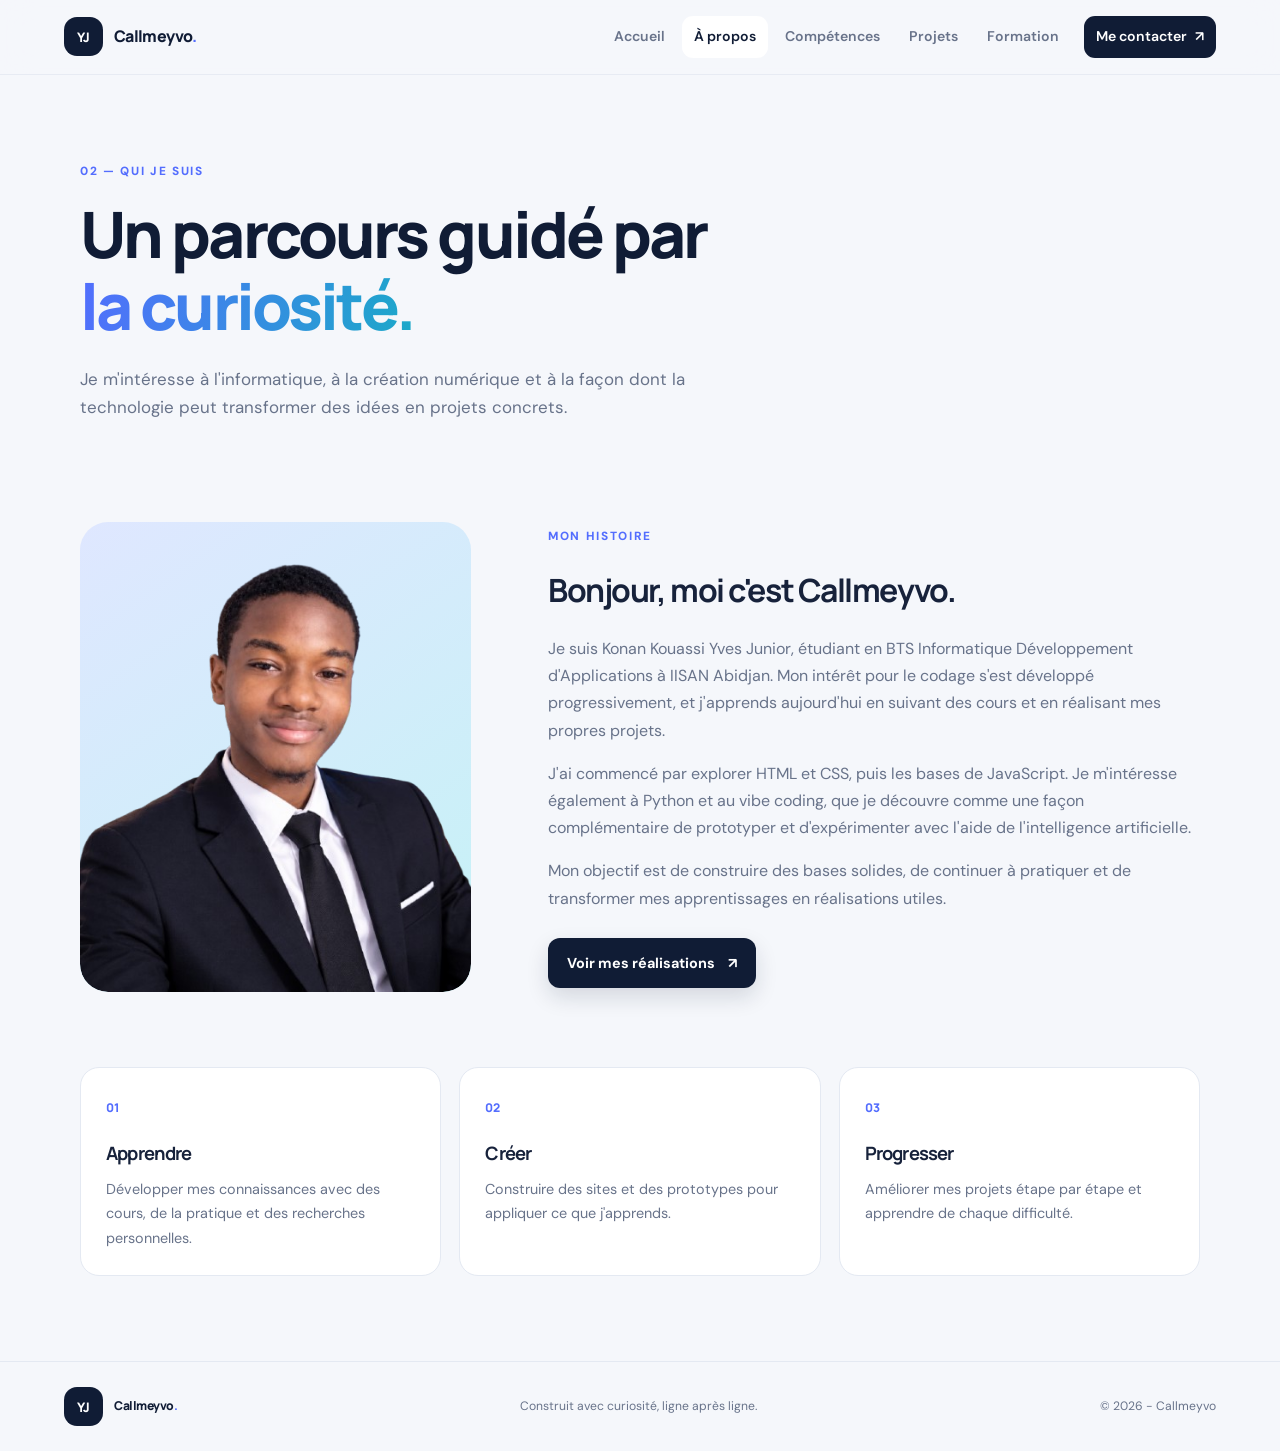
==== apropos.html @ 839eeafd "first commit" ====
<!DOCTYPE html>
<html lang="fr">

<head>
  <meta charset="UTF-8">
  <meta name="viewport" content="width=device-width, initial-scale=1.0">
  <meta name="description"
    content="Découvre le parcours et les objectifs de Konan Kouassi Yves Junior, étudiant en BTS IDA à IISAN Abidjan.">
  <title>À propos | Callmeyvo</title>
  <link rel="preconnect" href="https://fonts.googleapis.com">
  <link rel="preconnect" href="https://fonts.gstatic.com" crossorigin>
  <link
    href="https://fonts.googleapis.com/css2?family=DM+Sans:wght@400;500;600;700&family=Manrope:wght@400;500;600;700;800&display=swap"
    rel="stylesheet">
  <link rel="stylesheet" href="style.css">
</head>

<body>
  <header class="site-header"><a class="brand" href="index.html"><span class="brand-mark">YJ</span><span>Callmeyvo<span
          class="brand-dot">.</span></span></a><button class="nav-toggle" id="navToggle" aria-label="Ouvrir le menu"
      aria-expanded="false" aria-controls="navLinks"><span id="navToggleIcon">☰</span></button>
    <nav class="nav-links" id="navLinks" aria-label="Navigation principale"><a href="index.html">Accueil</a><a
        class="active" href="apropos.html">À propos</a><a href="competences.html">Compétences</a><a
        href="projets.html">Projets</a><a href="formation.html">Formation</a><a class="nav-contact"
        href="contact.html">Me contacter <span>↗</span></a></nav>
  </header>
  <main class="page-main">
    <section class="page-hero">
      <p class="eyebrow">02 — QUI JE SUIS</p>
      <h1>Un parcours guidé par<br><span class="gradient-text">la curiosité.</span></h1>
      <p>Je m'intéresse à l'informatique, à la création numérique et à la façon dont la technologie peut transformer des
        idées en projets concrets.</p>
    </section>
    <section class="about-layout">
      <div class="about-photo"><img src="assets/images/2.png" alt="Portrait de Konan Kouassi Yves Junior"
          onerror="this.style.display='none';this.nextElementSibling.style.display='grid'">
        <div class="profile-placeholder"><span>YJ</span><small>Ajoute ta photo
            dans<br>assets/images/photo-profil.png</small></div>
      </div>
      <div class="about-copy">
        <p class="eyebrow">MON HISTOIRE</p>
        <h2>Bonjour, moi c'est Callmeyvo.</h2>
        <p>Je suis Konan Kouassi Yves Junior, étudiant en BTS Informatique Développement d'Applications à IISAN Abidjan.
          Mon intérêt pour le codage s'est développé progressivement, et j'apprends aujourd'hui en suivant des cours et
          en réalisant mes propres projets.</p>
        <p>J'ai commencé par explorer HTML et CSS, puis les bases de JavaScript. Je m'intéresse également à Python et au
          vibe coding, que je découvre comme une façon complémentaire de prototyper et d'expérimenter avec l'aide de
          l'intelligence artificielle.</p>
        <p>Mon objectif est de construire des bases solides, de continuer à pratiquer et de transformer mes
          apprentissages en réalisations utiles.</p><a class="button button-primary" href="projets.html">Voir mes
          réalisations <span>↗</span></a>
      </div>
    </section>
    <section class="values-grid">
      <article><span class="value-number">01</span>
        <h3>Apprendre</h3>
        <p>Développer mes connaissances avec des cours, de la pratique et des recherches personnelles.</p>
      </article>
      <article><span class="value-number">02</span>
        <h3>Créer</h3>
        <p>Construire des sites et des prototypes pour appliquer ce que j'apprends.</p>
      </article>
      <article><span class="value-number">03</span>
        <h3>Progresser</h3>
        <p>Améliorer mes projets étape par étape et apprendre de chaque difficulté.</p>
      </article>
    </section>
  </main>
  <footer class="site-footer"><a class="brand" href="index.html"><span class="brand-mark">YJ</span><span>Callmeyvo<span
          class="brand-dot">.</span></span></a>
    <p>Construit avec curiosité, ligne après ligne.</p><span>© 2026 - Callmeyvo</span>
  </footer>
  <script src="script.js"></script>
</body>

</html>
---- style.css ----
:root {
  --bg: #f5f7fb;
  --surface: #ffffff;
  --ink: #17223b;
  --muted: #68738a;
  --navy: #101c35;
  --blue: #536dfe;
  --cyan: #74d7e8;
  --line: #e4e9f2;
  --soft-blue: #eef1ff;
  --radius: 22px;
  --shadow: 0 18px 55px rgba(23, 34, 59, .08);
  --body-font: "DM Sans", sans-serif;
  --heading-font: "Manrope", sans-serif;
}
* { box-sizing: border-box; }
html { scroll-behavior: smooth; }
body { margin: 0; background: var(--bg); color: var(--ink); font-family: var(--body-font); line-height: 1.7; }
img { display: block; max-width: 100%; }
a { color: inherit; text-decoration: none; }
button { font: inherit; }
.site-header { position: sticky; top: 0; z-index: 20; display: flex; align-items: center; justify-content: space-between; gap: 28px; padding: 16px max(5vw, calc((100vw - 1180px) / 2)); background: rgba(245,247,251,.9); border-bottom: 1px solid rgba(228,233,242,.8); backdrop-filter: blur(16px); }
.brand { display: inline-flex; align-items: center; gap: 11px; color: var(--navy); font-family: var(--heading-font); font-weight: 800; letter-spacing: -.04em; white-space: nowrap; }
.brand-mark { display: grid; place-items: center; width: 39px; height: 39px; border-radius: 13px; background: var(--navy); color: white; font-size: .82rem; letter-spacing: -.04em; }
.brand-dot { color: var(--blue); }
.nav-links { display: flex; align-items: center; gap: 5px; }
.nav-links a { padding: 9px 12px; border-radius: 11px; color: var(--muted); font-size: .88rem; font-weight: 600; transition: .2s ease; }
.nav-links a:hover, .nav-links a.active { color: var(--navy); background: var(--surface); }
.nav-links .nav-contact { background: var(--navy); color: white; margin-left: 8px; }
.nav-links .nav-contact:hover, .nav-links .nav-contact.active { background: var(--blue); color: white; }
.nav-contact span { margin-left: 5px; }
.nav-toggle { display: none; border: 1px solid var(--line); border-radius: 12px; background: var(--surface); color: var(--ink); padding: 8px 12px; cursor: pointer; font-size: 1.15rem; }
.section-wrap, .page-main { width: min(1120px, 90%); margin-inline: auto; }
.hero { display: grid; grid-template-columns: 1.12fr .88fr; align-items: center; gap: 65px; min-height: 625px; padding-top: 55px; padding-bottom: 60px; }
.eyebrow { display: flex; align-items: center; gap: 9px; margin: 0 0 17px; color: var(--blue); font-size: .74rem; font-weight: 800; letter-spacing: .14em; text-transform: uppercase; }
.status-dot { width: 8px; height: 8px; border-radius: 50%; background: #31bf87; box-shadow: 0 0 0 5px rgba(49,191,135,.12); }
h1, h2, h3, p { margin-top: 0; }
h1, h2, h3 { font-family: var(--heading-font); letter-spacing: -.045em; }
h1 { margin-bottom: 22px; color: var(--navy); font-size: clamp(2.7rem, 5.4vw, 4.65rem); line-height: 1.13; font-weight: 800; }
.gradient-text { background: linear-gradient(105deg, var(--blue), #1ba9c8); -webkit-background-clip: text; background-clip: text; color: transparent; }
.hero-description, .page-hero > p:last-child { max-width: 620px; color: var(--muted); font-size: 1.06rem; }
.hero-description strong { color: var(--ink); }
.hero-actions { display: flex; flex-wrap: wrap; gap: 12px; margin-top: 28px; }
.button { display: inline-flex; justify-content: center; align-items: center; gap: 13px; padding: 12px 18px; border: 1px solid transparent; border-radius: 12px; font-size: .9rem; font-weight: 700; transition: transform .2s ease, box-shadow .2s ease, background .2s ease; }
.button:hover { transform: translateY(-2px); }
.button-primary { background: var(--navy); color: white; box-shadow: 0 9px 22px rgba(16,28,53,.14); }
.button-primary:hover { background: var(--blue); }
.button-secondary { background: var(--surface); color: var(--navy); border-color: var(--line); }
.button-secondary:hover { border-color: var(--blue); }
.button-light { background: white; color: var(--navy); }
.hero-meta { display: flex; flex-wrap: wrap; gap: 22px; margin-top: 32px; color: var(--muted); font-size: .82rem; }
.meta-icon { margin-right: 6px; color: var(--blue); font-weight: 800; }
.hero-visual { position: relative; display: grid; place-items: center; min-height: 440px; }
.visual-glow { position: absolute; width: 82%; aspect-ratio: 1; border-radius: 50%; background: radial-gradient(circle, rgba(116,215,232,.55), rgba(83,109,254,.1) 58%, transparent 70%); filter: blur(2px); }
.profile-frame { position: relative; display: grid; place-items: center; width: min(340px, 76%); aspect-ratio: .83; padding: 12px; border: 1px solid rgba(255,255,255,.85); border-radius: 42% 42% 25px 25px; background: linear-gradient(145deg, #dfe7ff, #c5f2f6); box-shadow: 0 30px 70px rgba(38,68,133,.2); overflow: hidden; }
.profile-frame img, .about-photo img { width: 100%; height: 100%; object-fit: cover; border-radius: inherit; }
.profile-placeholder { display: none; position: absolute; inset: 12px; place-items: center; align-content: center; gap: 8px; border-radius: inherit; background: linear-gradient(145deg, #dfe7ff, #c5f2f6); color: var(--navy); text-align: center; }
.profile-placeholder span { font: 800 4rem var(--heading-font); letter-spacing: -.1em; }
.profile-placeholder small { font-size: .75rem; color: #566783; }
.floating-card { position: absolute; display: flex; align-items: center; gap: 11px; padding: 13px 16px; border: 1px solid rgba(255,255,255,.9); border-radius: 16px; background: rgba(255,255,255,.92); box-shadow: var(--shadow); backdrop-filter: blur(12px); }
.floating-card strong, .floating-card small { display: block; }
.floating-card strong { font-size: .78rem; }
.floating-card small { color: var(--muted); font-size: .68rem; }
.floating-icon { display: grid; place-items: center; width: 35px; height: 35px; border-radius: 11px; background: var(--soft-blue); color: var(--blue); font-weight: 800; }
.card-top { top: 70px; left: -3px; }
.card-bottom { right: -12px; bottom: 55px; }
.visual-caption { position: absolute; bottom: 0; left: 10%; right: 10%; display: flex; justify-content: space-between; color: #8c97aa; font-size: .64rem; font-weight: 800; letter-spacing: .12em; }
.intro-strip { display: flex; justify-content: space-between; align-items: center; gap: 20px; padding: 23px 0; border-top: 1px solid var(--line); border-bottom: 1px solid var(--line); }
.intro-strip > div { display: flex; align-items: center; gap: 18px; }
.intro-strip p { margin: 0; font-family: var(--heading-font); font-size: 1.05rem; font-weight: 700; }
.strip-number { color: var(--blue); font: 800 .75rem var(--heading-font); }
.text-link { display: inline-flex; align-items: center; gap: 9px; color: var(--blue); font-size: .88rem; font-weight: 800; }
.text-link span { transition: transform .2s ease; }
.text-link:hover span { transform: translateX(4px); }
.home-projects { padding-top: 85px; padding-bottom: 90px; }
.section-heading { display: flex; align-items: end; justify-content: space-between; gap: 20px; margin-bottom: 28px; }
.section-heading .eyebrow { margin-bottom: 10px; }
.section-heading h2, .learning-banner h2 { margin-bottom: 0; font-size: clamp(1.7rem, 3vw, 2.5rem); line-height: 1.25; }
.project-grid { display: grid; grid-template-columns: repeat(2, minmax(0, 1fr)); gap: 23px; }
.project-card { overflow: hidden; border: 1px solid var(--line); border-radius: var(--radius); background: var(--surface); box-shadow: 0 8px 30px rgba(23,34,59,.035); transition: transform .25s ease, box-shadow .25s ease; }
.project-card:hover { transform: translateY(-4px); box-shadow: var(--shadow); }
.project-image { position: relative; display: grid; place-items: center; min-height: 235px; overflow: hidden; background: linear-gradient(135deg, #e3eaff, #d7f5f4); }
.project-image-alt { background: linear-gradient(135deg, #e7e2ff, #d8edff); }
.project-image img { position: absolute; inset: 0; width: 100%; height: 100%; object-fit: cover; }
.image-placeholder { position: absolute; inset: 0; display: none; place-items: center; align-content: center; gap: 5px; color: #415275; text-align: center; }
.image-placeholder > span { font: 800 .72rem var(--heading-font); letter-spacing: .12em; }
.image-placeholder small { font-size: .72rem; }
.image-arrow { position: absolute; right: 16px; top: 16px; display: grid; place-items: center; width: 37px; height: 37px; border-radius: 50%; background: white; color: var(--navy); font-weight: 800; }
.project-index { position: absolute; left: 16px; top: 16px; padding: 6px 9px; border: 1px solid rgba(255,255,255,.6); border-radius: 8px; background: rgba(255,255,255,.78); color: var(--navy); font-size: .65rem; font-weight: 800; letter-spacing: .08em; }
.project-content { padding: 24px; }
.project-type { margin-bottom: 9px; color: var(--blue); font-size: .68rem; font-weight: 800; letter-spacing: .12em; }
.project-content h2, .project-content h3 { margin-bottom: 10px; color: var(--navy); font-size: 1.35rem; }
.project-content p:not(.project-type) { color: var(--muted); font-size: .91rem; }
.project-content > .text-link { margin-top: 5px; }
.learning-banner { display: flex; justify-content: space-between; align-items: center; gap: 40px; margin-bottom: 85px; padding: clamp(27px, 5vw, 55px); border-radius: 28px; background: var(--navy); color: white; }
.learning-banner > div { max-width: 650px; }
.learning-banner .eyebrow { color: var(--cyan); }
.learning-banner h2 { margin-bottom: 15px; color: white; }
.learning-banner p:not(.eyebrow) { margin-bottom: 0; color: #c3ccde; }
.site-footer { display: flex; align-items: center; justify-content: space-between; gap: 20px; padding: 25px max(5vw, calc((100vw - 1180px) / 2)); border-top: 1px solid var(--line); color: var(--muted); font-size: .76rem; }
.site-footer p { margin: 0; }
.site-footer > span { text-align: right; }
.page-main { padding-bottom: 85px; }
.page-hero { padding: 86px 0 48px; }
.page-hero h1 { font-size: clamp(2.5rem, 5vw, 4.3rem); }
.page-hero > p:last-child { max-width: 690px; }
.about-layout { display: grid; grid-template-columns: .75fr 1.25fr; gap: clamp(30px, 6vw, 80px); align-items: center; padding: 35px 0 75px; }
.about-photo { position: relative; min-height: 380px; overflow: hidden; border-radius: 28px; background: linear-gradient(145deg, #dfe7ff, #c5f2f6); }
.about-photo .profile-placeholder { inset: 0; border-radius: 0; }
.about-copy h2 { margin-bottom: 18px; font-size: 2rem; }
.about-copy p:not(.eyebrow) { color: var(--muted); }
.about-copy .button { margin-top: 10px; }
.values-grid { display: grid; grid-template-columns: repeat(3, 1fr); gap: 18px; }
.values-grid article, .skill-card { padding: 25px; border: 1px solid var(--line); border-radius: 19px; background: var(--surface); }
.value-number { display: inline-block; margin-bottom: 22px; color: var(--blue); font: 800 .75rem var(--heading-font); }
.values-grid h3 { margin-bottom: 8px; font-size: 1.15rem; }
.values-grid p, .skill-card p { margin-bottom: 0; color: var(--muted); font-size: .9rem; }
.skills-grid { display: grid; grid-template-columns: repeat(2, minmax(0, 1fr)); gap: 18px; }
.skill-symbol { display: grid; place-items: center; width: 49px; height: 49px; margin-bottom: 22px; border-radius: 15px; background: var(--soft-blue); color: var(--blue); font: 800 1rem var(--heading-font); }
.skill-card h2 { margin-bottom: 10px; font-size: 1.25rem; }
.tag-list { display: flex; flex-wrap: wrap; gap: 8px; margin-top: 18px; }
.tag-list span { padding: 6px 10px; border: 1px solid var(--line); border-radius: 8px; background: #f8f9fd; color: #58647c; font-size: .72rem; font-weight: 700; }
.soft-skills { display: grid; grid-template-columns: .7fr 1.3fr; gap: 25px; align-items: center; margin-top: 55px; padding: 30px; border-radius: 22px; background: #e9edff; }
.soft-skills h2 { margin: 0; font-size: 1.6rem; }
.soft-skills .eyebrow { margin-bottom: 7px; }
.soft-skill-list { display: flex; flex-wrap: wrap; gap: 9px; }
.soft-skill-list span { padding: 9px 12px; border: 1px solid rgba(83,109,254,.15); border-radius: 10px; background: rgba(255,255,255,.7); font-size: .8rem; font-weight: 700; }
.note-text { margin-top: 22px; color: var(--muted); font-size: .82rem; }
.project-grid-large { grid-template-columns: 1fr; gap: 25px; }
.project-grid-large .project-card { display: grid; grid-template-columns: .95fr 1.05fr; }
.project-grid-large .project-image { min-height: 320px; }
.project-grid-large .project-content { display: flex; flex-direction: column; justify-content: center; padding: clamp(24px, 4vw, 42px); }
.project-grid-large .project-content h2 { font-size: 1.7rem; }
.project-links { display: flex; flex-wrap: wrap; gap: 10px; margin-top: 17px; }
.project-links .button { padding: 10px 13px; font-size: .8rem; }
.project-card-upcoming { border-style: dashed; }
.upcoming-image { background: #f0f2f8; }
.upcoming-mark { display: grid; place-items: center; width: 75px; height: 75px; border: 1px dashed #a7b2c7; border-radius: 22px; color: #8390a8; font-size: 2.3rem; }
.timeline { max-width: 850px; margin: 5px auto 70px; }
.timeline-item { position: relative; display: grid; grid-template-columns: 190px 1fr; gap: 28px; padding: 0 0 38px 28px; border-left: 1px solid #d5dced; }
.timeline-item:last-child { border-left-color: transparent; padding-bottom: 0; }
.timeline-dot { position: absolute; top: 3px; left: -6px; width: 11px; height: 11px; border: 2px solid var(--bg); border-radius: 50%; background: var(--blue); box-shadow: 0 0 0 2px #cbd3ff; }
.timeline-date { color: var(--blue); font-size: .72rem; font-weight: 800; letter-spacing: .08em; }
.timeline-body h2 { margin-bottom: 8px; font-size: 1.25rem; }
.timeline-body p { color: var(--muted); font-size: .91rem; }
.timeline-body .muted { margin-bottom: 10px; color: #8a94a7; font-size: .8rem; }
.certification-panel { padding: 30px; border: 1px solid var(--line); border-radius: 22px; background: var(--surface); }
.certification-panel h2 { margin-bottom: 8px; }
.certification-panel > p:not(.eyebrow) { color: var(--muted); }
.empty-certificate { display: flex; align-items: center; gap: 15px; margin-top: 22px; padding: 18px; border: 1px dashed #c9d1e0; border-radius: 14px; }
.empty-certificate > span { display: grid; place-items: center; width: 42px; height: 42px; border-radius: 12px; background: var(--soft-blue); color: var(--blue); font-size: 1.4rem; }
.empty-certificate strong { font-size: .9rem; }
.empty-certificate p { margin: 3px 0 0; color: var(--muted); font-size: .8rem; }
.contact-grid { display: grid; grid-template-columns: repeat(2, minmax(0, 1fr)); gap: 16px; }
.contact-card { position: relative; display: flex; flex-direction: column; align-items: flex-start; min-height: 185px; padding: 24px; border: 1px solid var(--line); border-radius: 20px; background: var(--surface); transition: transform .2s ease, box-shadow .2s ease; }
.contact-card:hover { transform: translateY(-3px); box-shadow: var(--shadow); }
.contact-icon { display: grid; place-items: center; width: 43px; height: 43px; margin-bottom: 19px; border-radius: 13px; background: var(--soft-blue); color: var(--blue); font: 800 1.15rem var(--heading-font); }
.contact-label { margin-bottom: 5px; color: var(--muted); font-size: .67rem; font-weight: 800; letter-spacing: .12em; }
.contact-card strong { padding-right: 20px; font-size: .93rem; overflow-wrap: anywhere; }
.contact-arrow { position: absolute; right: 22px; top: 22px; color: var(--blue); font-weight: 800; }
.contact-note { display: flex; align-items: center; gap: 15px; margin-top: 24px; padding: 20px; border-radius: 16px; background: #e9edff; }
.contact-note > span { color: var(--blue); font-size: 1.5rem; }
.contact-note p { margin: 0; color: #45516b; font-size: .9rem; }
@media (max-width: 1000px) {
  .site-header { padding-inline: 5%; }
  .nav-links { gap: 0; }
  .nav-links a { padding: 8px; font-size: .8rem; }
  .hero { gap: 35px; }
  .card-top { left: -12px; }
  .card-bottom { right: -5px; }
}
@media (max-width: 760px) {
  .site-header { padding: 13px 5%; }
  .nav-toggle { display: block; }
  .nav-links { position: absolute; top: calc(100% + 1px); left: 0; right: 0; display: flex; flex-direction: column; align-items: stretch; gap: 4px; max-height: 0; padding: 0 5%; overflow: hidden; opacity: 0; background: rgba(245,247,251,.98); border-bottom: 1px solid transparent; transition: max-height .3s ease, opacity .2s ease, padding .3s ease; }
  .nav-links.is-open { max-height: 440px; padding-top: 12px; padding-bottom: 15px; border-bottom-color: var(--line); opacity: 1; }
  .nav-links a { padding: 12px 14px; font-size: .9rem; }
  .nav-links .nav-contact { margin-left: 0; text-align: center; }
  .hero { grid-template-columns: 1fr; gap: 22px; padding-top: 55px; }
  .hero-copy { order: 1; }
  .hero-visual { order: 0; min-height: 330px; }
  .profile-frame { width: 235px; }
  .card-top { top: 30px; left: 0; }
  .card-bottom { right: 0; bottom: 25px; }
  .visual-caption { bottom: -2px; }
  .intro-strip { align-items: flex-start; flex-direction: column; }
  .home-projects { padding-top: 60px; padding-bottom: 60px; }
  .section-heading { align-items: flex-start; flex-direction: column; }
  .learning-banner { align-items: flex-start; flex-direction: column; margin-bottom: 55px; }
  .site-footer { align-items: flex-start; flex-direction: column; padding: 25px 5%; }
  .site-footer > span { text-align: left; }
  .page-hero { padding-top: 60px; }
  .about-layout { grid-template-columns: 1fr; }
  .about-photo { min-height: 330px; max-width: 400px; width: 100%; }
  .project-grid-large .project-card { grid-template-columns: 1fr; }
  .project-grid-large .project-image { min-height: 240px; }
  .timeline-item { grid-template-columns: 1fr; gap: 8px; }
  .soft-skills { grid-template-columns: 1fr; }
}
@media (max-width: 520px) {
  .section-wrap, .page-main { width: 90%; }
  h1 { font-size: 2.55rem; }
  .hero { min-height: auto; padding-bottom: 45px; }
  .hero-meta { gap: 10px; flex-direction: column; }
  .hero-actions { align-items: stretch; flex-direction: column; }
  .hero-actions .button { width: 100%; }
  .hero-visual { min-height: 300px; }
  .profile-frame { width: 215px; }
  .floating-card { padding: 10px; }
  .floating-card strong { font-size: .7rem; }
  .floating-card small { font-size: .61rem; }
  .card-top { left: -3px; }
  .card-bottom { right: -3px; }
  .project-grid, .skills-grid, .values-grid, .contact-grid { grid-template-columns: 1fr; }
  .project-image { min-height: 210px; }
  .project-links { flex-direction: column; }
  .project-links .button { width: 100%; }
  .page-hero h1 { font-size: 2.55rem; }
  .about-photo { min-height: 280px; }
  .certification-panel { padding: 22px; }
}
@media (prefers-reduced-motion: reduce) {
  html { scroll-behavior: auto; }
  *, *::before, *::after { transition-duration: .01ms !important; animation-duration: .01ms !important; }
}
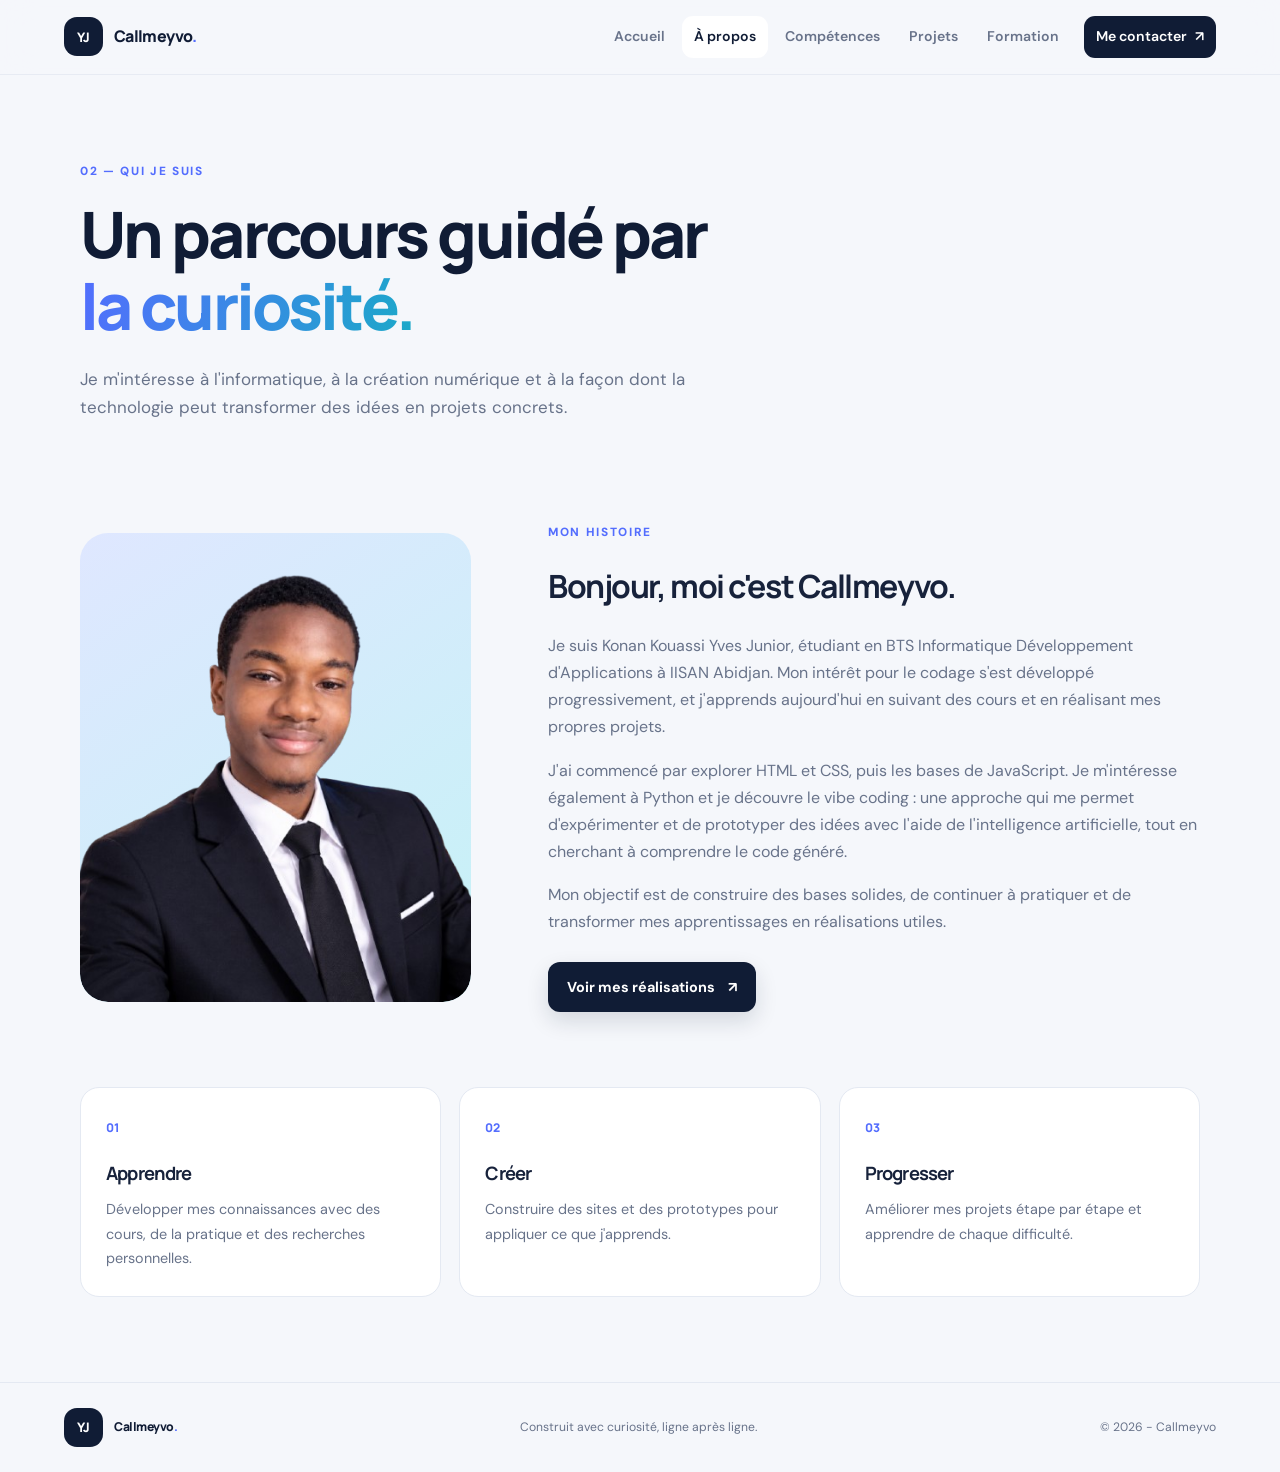
==== commit 5d5e2ad5: "Mise à jour du portfolio et ajout du loader" ====
--- a/apropos.html
+++ b/apropos.html
@@ -1,3 +1,4 @@
+
 <!DOCTYPE html>
 <html lang="fr">
 
@@ -7,6 +8,7 @@
   <meta name="description"
     content="Découvre le parcours et les objectifs de Konan Kouassi Yves Junior, étudiant en BTS IDA à IISAN Abidjan.">
   <title>À propos | Callmeyvo</title>
+
   <link rel="preconnect" href="https://fonts.googleapis.com">
   <link rel="preconnect" href="https://fonts.gstatic.com" crossorigin>
   <link
@@ -16,61 +18,111 @@
 </head>
 
 <body>
-  <header class="site-header"><a class="brand" href="index.html"><span class="brand-mark">YJ</span><span>Callmeyvo<span
-          class="brand-dot">.</span></span></a><button class="nav-toggle" id="navToggle" aria-label="Ouvrir le menu"
-      aria-expanded="false" aria-controls="navLinks"><span id="navToggleIcon">☰</span></button>
-    <nav class="nav-links" id="navLinks" aria-label="Navigation principale"><a href="index.html">Accueil</a><a
-        class="active" href="apropos.html">À propos</a><a href="competences.html">Compétences</a><a
-        href="projets.html">Projets</a><a href="formation.html">Formation</a><a class="nav-contact"
-        href="contact.html">Me contacter <span>↗</span></a></nav>
+  <header class="site-header">
+    <a class="brand" href="index.html">
+      <span class="brand-mark">YJ</span>
+      <span>Callmeyvo<span class="brand-dot">.</span></span>
+    </a>
+
+    <button class="nav-toggle" id="navToggle" aria-label="Ouvrir le menu"
+      aria-expanded="false" aria-controls="navLinks">
+      <span id="navToggleIcon">☰</span>
+    </button>
+
+    <nav class="nav-links" id="navLinks" aria-label="Navigation principale">
+      <a href="index.html">Accueil</a>
+      <a class="active" href="apropos.html">À propos</a>
+      <a href="competences.html">Compétences</a>
+      <a href="projets.html">Projets</a>
+      <a href="formation.html">Formation</a>
+      <a class="nav-contact" href="contact.html">Me contacter <span>↗</span></a>
+    </nav>
   </header>
+
   <main class="page-main">
     <section class="page-hero">
       <p class="eyebrow">02 — QUI JE SUIS</p>
       <h1>Un parcours guidé par<br><span class="gradient-text">la curiosité.</span></h1>
-      <p>Je m'intéresse à l'informatique, à la création numérique et à la façon dont la technologie peut transformer des
-        idées en projets concrets.</p>
+      <p>
+        Je m'intéresse à l'informatique, à la création numérique et à la façon dont
+        la technologie peut transformer des idées en projets concrets.
+      </p>
     </section>
+
     <section class="about-layout">
-      <div class="about-photo"><img src="assets/images/2.png" alt="Portrait de Konan Kouassi Yves Junior"
+      <div class="about-photo">
+        <img src="assets/images/2.png"
+          alt="Portrait de Konan Kouassi Yves Junior"
           onerror="this.style.display='none';this.nextElementSibling.style.display='grid'">
-        <div class="profile-placeholder"><span>YJ</span><small>Ajoute ta photo
-            dans<br>assets/images/photo-profil.png</small></div>
+
+        <div class="profile-placeholder">
+          <span>YJ</span>
+          <small>Portrait temporairement indisponible</small>
+        </div>
       </div>
+
       <div class="about-copy">
         <p class="eyebrow">MON HISTOIRE</p>
         <h2>Bonjour, moi c'est Callmeyvo.</h2>
-        <p>Je suis Konan Kouassi Yves Junior, étudiant en BTS Informatique Développement d'Applications à IISAN Abidjan.
-          Mon intérêt pour le codage s'est développé progressivement, et j'apprends aujourd'hui en suivant des cours et
-          en réalisant mes propres projets.</p>
-        <p>J'ai commencé par explorer HTML et CSS, puis les bases de JavaScript. Je m'intéresse également à Python et au
-          vibe coding, que je découvre comme une façon complémentaire de prototyper et d'expérimenter avec l'aide de
-          l'intelligence artificielle.</p>
-        <p>Mon objectif est de construire des bases solides, de continuer à pratiquer et de transformer mes
-          apprentissages en réalisations utiles.</p><a class="button button-primary" href="projets.html">Voir mes
-          réalisations <span>↗</span></a>
+
+        <p>
+          Je suis Konan Kouassi Yves Junior, étudiant en BTS Informatique
+          Développement d'Applications à IISAN Abidjan. Mon intérêt pour le
+          codage s'est développé progressivement, et j'apprends aujourd'hui
+          en suivant des cours et en réalisant mes propres projets.
+        </p>
+
+        <p>
+          J'ai commencé par explorer HTML et CSS, puis les bases de JavaScript.
+          Je m'intéresse également à Python et je découvre le vibe coding :
+          une approche qui me permet d'expérimenter et de prototyper des idées
+          avec l'aide de l'intelligence artificielle, tout en cherchant à
+          comprendre le code généré.
+        </p>
+
+        <p>
+          Mon objectif est de construire des bases solides, de continuer à
+          pratiquer et de transformer mes apprentissages en réalisations utiles.
+        </p>
+
+        <a class="button button-primary" href="projets.html">
+          Voir mes réalisations <span>↗</span>
+        </a>
       </div>
     </section>
+
     <section class="values-grid">
-      <article><span class="value-number">01</span>
+      <article>
+        <span class="value-number">01</span>
         <h3>Apprendre</h3>
         <p>Développer mes connaissances avec des cours, de la pratique et des recherches personnelles.</p>
       </article>
-      <article><span class="value-number">02</span>
+
+      <article>
+        <span class="value-number">02</span>
         <h3>Créer</h3>
         <p>Construire des sites et des prototypes pour appliquer ce que j'apprends.</p>
       </article>
-      <article><span class="value-number">03</span>
+
+      <article>
+        <span class="value-number">03</span>
         <h3>Progresser</h3>
         <p>Améliorer mes projets étape par étape et apprendre de chaque difficulté.</p>
       </article>
     </section>
   </main>
-  <footer class="site-footer"><a class="brand" href="index.html"><span class="brand-mark">YJ</span><span>Callmeyvo<span
-          class="brand-dot">.</span></span></a>
-    <p>Construit avec curiosité, ligne après ligne.</p><span>© 2026 - Callmeyvo</span>
+
+  <footer class="site-footer">
+    <a class="brand" href="index.html">
+      <span class="brand-mark">YJ</span>
+      <span>Callmeyvo<span class="brand-dot">.</span></span>
+    </a>
+
+    <p>Construit avec curiosité, ligne après ligne.</p>
+    <span>© 2026 - Callmeyvo</span>
   </footer>
+
   <script src="script.js"></script>
 </body>
 
-</html>+</html>
--- a/style.css
+++ b/style.css
@@ -13,213 +13,1684 @@
   --body-font: "DM Sans", sans-serif;
   --heading-font: "Manrope", sans-serif;
 }
-* { box-sizing: border-box; }
-html { scroll-behavior: smooth; }
-body { margin: 0; background: var(--bg); color: var(--ink); font-family: var(--body-font); line-height: 1.7; }
-img { display: block; max-width: 100%; }
-a { color: inherit; text-decoration: none; }
-button { font: inherit; }
-.site-header { position: sticky; top: 0; z-index: 20; display: flex; align-items: center; justify-content: space-between; gap: 28px; padding: 16px max(5vw, calc((100vw - 1180px) / 2)); background: rgba(245,247,251,.9); border-bottom: 1px solid rgba(228,233,242,.8); backdrop-filter: blur(16px); }
-.brand { display: inline-flex; align-items: center; gap: 11px; color: var(--navy); font-family: var(--heading-font); font-weight: 800; letter-spacing: -.04em; white-space: nowrap; }
-.brand-mark { display: grid; place-items: center; width: 39px; height: 39px; border-radius: 13px; background: var(--navy); color: white; font-size: .82rem; letter-spacing: -.04em; }
-.brand-dot { color: var(--blue); }
-.nav-links { display: flex; align-items: center; gap: 5px; }
-.nav-links a { padding: 9px 12px; border-radius: 11px; color: var(--muted); font-size: .88rem; font-weight: 600; transition: .2s ease; }
-.nav-links a:hover, .nav-links a.active { color: var(--navy); background: var(--surface); }
-.nav-links .nav-contact { background: var(--navy); color: white; margin-left: 8px; }
-.nav-links .nav-contact:hover, .nav-links .nav-contact.active { background: var(--blue); color: white; }
-.nav-contact span { margin-left: 5px; }
-.nav-toggle { display: none; border: 1px solid var(--line); border-radius: 12px; background: var(--surface); color: var(--ink); padding: 8px 12px; cursor: pointer; font-size: 1.15rem; }
-.section-wrap, .page-main { width: min(1120px, 90%); margin-inline: auto; }
-.hero { display: grid; grid-template-columns: 1.12fr .88fr; align-items: center; gap: 65px; min-height: 625px; padding-top: 55px; padding-bottom: 60px; }
-.eyebrow { display: flex; align-items: center; gap: 9px; margin: 0 0 17px; color: var(--blue); font-size: .74rem; font-weight: 800; letter-spacing: .14em; text-transform: uppercase; }
-.status-dot { width: 8px; height: 8px; border-radius: 50%; background: #31bf87; box-shadow: 0 0 0 5px rgba(49,191,135,.12); }
-h1, h2, h3, p { margin-top: 0; }
-h1, h2, h3 { font-family: var(--heading-font); letter-spacing: -.045em; }
-h1 { margin-bottom: 22px; color: var(--navy); font-size: clamp(2.7rem, 5.4vw, 4.65rem); line-height: 1.13; font-weight: 800; }
-.gradient-text { background: linear-gradient(105deg, var(--blue), #1ba9c8); -webkit-background-clip: text; background-clip: text; color: transparent; }
-.hero-description, .page-hero > p:last-child { max-width: 620px; color: var(--muted); font-size: 1.06rem; }
-.hero-description strong { color: var(--ink); }
-.hero-actions { display: flex; flex-wrap: wrap; gap: 12px; margin-top: 28px; }
-.button { display: inline-flex; justify-content: center; align-items: center; gap: 13px; padding: 12px 18px; border: 1px solid transparent; border-radius: 12px; font-size: .9rem; font-weight: 700; transition: transform .2s ease, box-shadow .2s ease, background .2s ease; }
-.button:hover { transform: translateY(-2px); }
-.button-primary { background: var(--navy); color: white; box-shadow: 0 9px 22px rgba(16,28,53,.14); }
-.button-primary:hover { background: var(--blue); }
-.button-secondary { background: var(--surface); color: var(--navy); border-color: var(--line); }
-.button-secondary:hover { border-color: var(--blue); }
-.button-light { background: white; color: var(--navy); }
-.hero-meta { display: flex; flex-wrap: wrap; gap: 22px; margin-top: 32px; color: var(--muted); font-size: .82rem; }
-.meta-icon { margin-right: 6px; color: var(--blue); font-weight: 800; }
-.hero-visual { position: relative; display: grid; place-items: center; min-height: 440px; }
-.visual-glow { position: absolute; width: 82%; aspect-ratio: 1; border-radius: 50%; background: radial-gradient(circle, rgba(116,215,232,.55), rgba(83,109,254,.1) 58%, transparent 70%); filter: blur(2px); }
-.profile-frame { position: relative; display: grid; place-items: center; width: min(340px, 76%); aspect-ratio: .83; padding: 12px; border: 1px solid rgba(255,255,255,.85); border-radius: 42% 42% 25px 25px; background: linear-gradient(145deg, #dfe7ff, #c5f2f6); box-shadow: 0 30px 70px rgba(38,68,133,.2); overflow: hidden; }
-.profile-frame img, .about-photo img { width: 100%; height: 100%; object-fit: cover; border-radius: inherit; }
-.profile-placeholder { display: none; position: absolute; inset: 12px; place-items: center; align-content: center; gap: 8px; border-radius: inherit; background: linear-gradient(145deg, #dfe7ff, #c5f2f6); color: var(--navy); text-align: center; }
-.profile-placeholder span { font: 800 4rem var(--heading-font); letter-spacing: -.1em; }
-.profile-placeholder small { font-size: .75rem; color: #566783; }
-.floating-card { position: absolute; display: flex; align-items: center; gap: 11px; padding: 13px 16px; border: 1px solid rgba(255,255,255,.9); border-radius: 16px; background: rgba(255,255,255,.92); box-shadow: var(--shadow); backdrop-filter: blur(12px); }
-.floating-card strong, .floating-card small { display: block; }
-.floating-card strong { font-size: .78rem; }
-.floating-card small { color: var(--muted); font-size: .68rem; }
-.floating-icon { display: grid; place-items: center; width: 35px; height: 35px; border-radius: 11px; background: var(--soft-blue); color: var(--blue); font-weight: 800; }
-.card-top { top: 70px; left: -3px; }
-.card-bottom { right: -12px; bottom: 55px; }
-.visual-caption { position: absolute; bottom: 0; left: 10%; right: 10%; display: flex; justify-content: space-between; color: #8c97aa; font-size: .64rem; font-weight: 800; letter-spacing: .12em; }
-.intro-strip { display: flex; justify-content: space-between; align-items: center; gap: 20px; padding: 23px 0; border-top: 1px solid var(--line); border-bottom: 1px solid var(--line); }
-.intro-strip > div { display: flex; align-items: center; gap: 18px; }
-.intro-strip p { margin: 0; font-family: var(--heading-font); font-size: 1.05rem; font-weight: 700; }
-.strip-number { color: var(--blue); font: 800 .75rem var(--heading-font); }
-.text-link { display: inline-flex; align-items: center; gap: 9px; color: var(--blue); font-size: .88rem; font-weight: 800; }
-.text-link span { transition: transform .2s ease; }
-.text-link:hover span { transform: translateX(4px); }
-.home-projects { padding-top: 85px; padding-bottom: 90px; }
-.section-heading { display: flex; align-items: end; justify-content: space-between; gap: 20px; margin-bottom: 28px; }
-.section-heading .eyebrow { margin-bottom: 10px; }
-.section-heading h2, .learning-banner h2 { margin-bottom: 0; font-size: clamp(1.7rem, 3vw, 2.5rem); line-height: 1.25; }
-.project-grid { display: grid; grid-template-columns: repeat(2, minmax(0, 1fr)); gap: 23px; }
-.project-card { overflow: hidden; border: 1px solid var(--line); border-radius: var(--radius); background: var(--surface); box-shadow: 0 8px 30px rgba(23,34,59,.035); transition: transform .25s ease, box-shadow .25s ease; }
-.project-card:hover { transform: translateY(-4px); box-shadow: var(--shadow); }
-.project-image { position: relative; display: grid; place-items: center; min-height: 235px; overflow: hidden; background: linear-gradient(135deg, #e3eaff, #d7f5f4); }
-.project-image-alt { background: linear-gradient(135deg, #e7e2ff, #d8edff); }
-.project-image img { position: absolute; inset: 0; width: 100%; height: 100%; object-fit: cover; }
-.image-placeholder { position: absolute; inset: 0; display: none; place-items: center; align-content: center; gap: 5px; color: #415275; text-align: center; }
-.image-placeholder > span { font: 800 .72rem var(--heading-font); letter-spacing: .12em; }
-.image-placeholder small { font-size: .72rem; }
-.image-arrow { position: absolute; right: 16px; top: 16px; display: grid; place-items: center; width: 37px; height: 37px; border-radius: 50%; background: white; color: var(--navy); font-weight: 800; }
-.project-index { position: absolute; left: 16px; top: 16px; padding: 6px 9px; border: 1px solid rgba(255,255,255,.6); border-radius: 8px; background: rgba(255,255,255,.78); color: var(--navy); font-size: .65rem; font-weight: 800; letter-spacing: .08em; }
-.project-content { padding: 24px; }
-.project-type { margin-bottom: 9px; color: var(--blue); font-size: .68rem; font-weight: 800; letter-spacing: .12em; }
-.project-content h2, .project-content h3 { margin-bottom: 10px; color: var(--navy); font-size: 1.35rem; }
-.project-content p:not(.project-type) { color: var(--muted); font-size: .91rem; }
-.project-content > .text-link { margin-top: 5px; }
-.learning-banner { display: flex; justify-content: space-between; align-items: center; gap: 40px; margin-bottom: 85px; padding: clamp(27px, 5vw, 55px); border-radius: 28px; background: var(--navy); color: white; }
-.learning-banner > div { max-width: 650px; }
-.learning-banner .eyebrow { color: var(--cyan); }
-.learning-banner h2 { margin-bottom: 15px; color: white; }
-.learning-banner p:not(.eyebrow) { margin-bottom: 0; color: #c3ccde; }
-.site-footer { display: flex; align-items: center; justify-content: space-between; gap: 20px; padding: 25px max(5vw, calc((100vw - 1180px) / 2)); border-top: 1px solid var(--line); color: var(--muted); font-size: .76rem; }
-.site-footer p { margin: 0; }
-.site-footer > span { text-align: right; }
-.page-main { padding-bottom: 85px; }
-.page-hero { padding: 86px 0 48px; }
-.page-hero h1 { font-size: clamp(2.5rem, 5vw, 4.3rem); }
-.page-hero > p:last-child { max-width: 690px; }
-.about-layout { display: grid; grid-template-columns: .75fr 1.25fr; gap: clamp(30px, 6vw, 80px); align-items: center; padding: 35px 0 75px; }
-.about-photo { position: relative; min-height: 380px; overflow: hidden; border-radius: 28px; background: linear-gradient(145deg, #dfe7ff, #c5f2f6); }
-.about-photo .profile-placeholder { inset: 0; border-radius: 0; }
-.about-copy h2 { margin-bottom: 18px; font-size: 2rem; }
-.about-copy p:not(.eyebrow) { color: var(--muted); }
-.about-copy .button { margin-top: 10px; }
-.values-grid { display: grid; grid-template-columns: repeat(3, 1fr); gap: 18px; }
-.values-grid article, .skill-card { padding: 25px; border: 1px solid var(--line); border-radius: 19px; background: var(--surface); }
-.value-number { display: inline-block; margin-bottom: 22px; color: var(--blue); font: 800 .75rem var(--heading-font); }
-.values-grid h3 { margin-bottom: 8px; font-size: 1.15rem; }
-.values-grid p, .skill-card p { margin-bottom: 0; color: var(--muted); font-size: .9rem; }
-.skills-grid { display: grid; grid-template-columns: repeat(2, minmax(0, 1fr)); gap: 18px; }
-.skill-symbol { display: grid; place-items: center; width: 49px; height: 49px; margin-bottom: 22px; border-radius: 15px; background: var(--soft-blue); color: var(--blue); font: 800 1rem var(--heading-font); }
-.skill-card h2 { margin-bottom: 10px; font-size: 1.25rem; }
-.tag-list { display: flex; flex-wrap: wrap; gap: 8px; margin-top: 18px; }
-.tag-list span { padding: 6px 10px; border: 1px solid var(--line); border-radius: 8px; background: #f8f9fd; color: #58647c; font-size: .72rem; font-weight: 700; }
-.soft-skills { display: grid; grid-template-columns: .7fr 1.3fr; gap: 25px; align-items: center; margin-top: 55px; padding: 30px; border-radius: 22px; background: #e9edff; }
-.soft-skills h2 { margin: 0; font-size: 1.6rem; }
-.soft-skills .eyebrow { margin-bottom: 7px; }
-.soft-skill-list { display: flex; flex-wrap: wrap; gap: 9px; }
-.soft-skill-list span { padding: 9px 12px; border: 1px solid rgba(83,109,254,.15); border-radius: 10px; background: rgba(255,255,255,.7); font-size: .8rem; font-weight: 700; }
-.note-text { margin-top: 22px; color: var(--muted); font-size: .82rem; }
-.project-grid-large { grid-template-columns: 1fr; gap: 25px; }
-.project-grid-large .project-card { display: grid; grid-template-columns: .95fr 1.05fr; }
-.project-grid-large .project-image { min-height: 320px; }
-.project-grid-large .project-content { display: flex; flex-direction: column; justify-content: center; padding: clamp(24px, 4vw, 42px); }
-.project-grid-large .project-content h2 { font-size: 1.7rem; }
-.project-links { display: flex; flex-wrap: wrap; gap: 10px; margin-top: 17px; }
-.project-links .button { padding: 10px 13px; font-size: .8rem; }
-.project-card-upcoming { border-style: dashed; }
-.upcoming-image { background: #f0f2f8; }
-.upcoming-mark { display: grid; place-items: center; width: 75px; height: 75px; border: 1px dashed #a7b2c7; border-radius: 22px; color: #8390a8; font-size: 2.3rem; }
-.timeline { max-width: 850px; margin: 5px auto 70px; }
-.timeline-item { position: relative; display: grid; grid-template-columns: 190px 1fr; gap: 28px; padding: 0 0 38px 28px; border-left: 1px solid #d5dced; }
-.timeline-item:last-child { border-left-color: transparent; padding-bottom: 0; }
-.timeline-dot { position: absolute; top: 3px; left: -6px; width: 11px; height: 11px; border: 2px solid var(--bg); border-radius: 50%; background: var(--blue); box-shadow: 0 0 0 2px #cbd3ff; }
-.timeline-date { color: var(--blue); font-size: .72rem; font-weight: 800; letter-spacing: .08em; }
-.timeline-body h2 { margin-bottom: 8px; font-size: 1.25rem; }
-.timeline-body p { color: var(--muted); font-size: .91rem; }
-.timeline-body .muted { margin-bottom: 10px; color: #8a94a7; font-size: .8rem; }
-.certification-panel { padding: 30px; border: 1px solid var(--line); border-radius: 22px; background: var(--surface); }
-.certification-panel h2 { margin-bottom: 8px; }
-.certification-panel > p:not(.eyebrow) { color: var(--muted); }
-.empty-certificate { display: flex; align-items: center; gap: 15px; margin-top: 22px; padding: 18px; border: 1px dashed #c9d1e0; border-radius: 14px; }
-.empty-certificate > span { display: grid; place-items: center; width: 42px; height: 42px; border-radius: 12px; background: var(--soft-blue); color: var(--blue); font-size: 1.4rem; }
-.empty-certificate strong { font-size: .9rem; }
-.empty-certificate p { margin: 3px 0 0; color: var(--muted); font-size: .8rem; }
-.contact-grid { display: grid; grid-template-columns: repeat(2, minmax(0, 1fr)); gap: 16px; }
-.contact-card { position: relative; display: flex; flex-direction: column; align-items: flex-start; min-height: 185px; padding: 24px; border: 1px solid var(--line); border-radius: 20px; background: var(--surface); transition: transform .2s ease, box-shadow .2s ease; }
-.contact-card:hover { transform: translateY(-3px); box-shadow: var(--shadow); }
-.contact-icon { display: grid; place-items: center; width: 43px; height: 43px; margin-bottom: 19px; border-radius: 13px; background: var(--soft-blue); color: var(--blue); font: 800 1.15rem var(--heading-font); }
-.contact-label { margin-bottom: 5px; color: var(--muted); font-size: .67rem; font-weight: 800; letter-spacing: .12em; }
-.contact-card strong { padding-right: 20px; font-size: .93rem; overflow-wrap: anywhere; }
-.contact-arrow { position: absolute; right: 22px; top: 22px; color: var(--blue); font-weight: 800; }
-.contact-note { display: flex; align-items: center; gap: 15px; margin-top: 24px; padding: 20px; border-radius: 16px; background: #e9edff; }
-.contact-note > span { color: var(--blue); font-size: 1.5rem; }
-.contact-note p { margin: 0; color: #45516b; font-size: .9rem; }
+
+* {
+  box-sizing: border-box;
+}
+
+html {
+  scroll-behavior: smooth;
+}
+
+body {
+  margin: 0;
+  background: var(--bg);
+  color: var(--ink);
+  font-family: var(--body-font);
+  line-height: 1.7;
+}
+
+img {
+  display: block;
+  max-width: 100%;
+}
+
+a {
+  color: inherit;
+  text-decoration: none;
+}
+
+button {
+  font: inherit;
+}
+
+.site-header {
+  position: sticky;
+  top: 0;
+  z-index: 20;
+  display: flex;
+  align-items: center;
+  justify-content: space-between;
+  gap: 28px;
+  padding: 16px max(5vw, calc((100vw - 1180px) / 2));
+  background: rgba(245, 247, 251, .9);
+  border-bottom: 1px solid rgba(228, 233, 242, .8);
+  backdrop-filter: blur(16px);
+}
+
+.brand {
+  display: inline-flex;
+  align-items: center;
+  gap: 11px;
+  color: var(--navy);
+  font-family: var(--heading-font);
+  font-weight: 800;
+  letter-spacing: -.04em;
+  white-space: nowrap;
+}
+
+.brand-mark {
+  display: grid;
+  place-items: center;
+  width: 39px;
+  height: 39px;
+  border-radius: 13px;
+  background: var(--navy);
+  color: white;
+  font-size: .82rem;
+  letter-spacing: -.04em;
+}
+
+.brand-dot {
+  color: var(--blue);
+}
+
+.nav-links {
+  display: flex;
+  align-items: center;
+  gap: 5px;
+}
+
+.nav-links a {
+  padding: 9px 12px;
+  border-radius: 11px;
+  color: var(--muted);
+  font-size: .88rem;
+  font-weight: 600;
+  transition: .2s ease;
+}
+
+.nav-links a:hover,
+.nav-links a.active {
+  color: var(--navy);
+  background: var(--surface);
+}
+
+.nav-links .nav-contact {
+  background: var(--navy);
+  color: white;
+  margin-left: 8px;
+}
+
+.nav-links .nav-contact:hover,
+.nav-links .nav-contact.active {
+  background: var(--blue);
+  color: white;
+}
+
+.nav-contact span {
+  margin-left: 5px;
+}
+
+.nav-toggle {
+  display: none;
+  border: 1px solid var(--line);
+  border-radius: 12px;
+  background: var(--surface);
+  color: var(--ink);
+  padding: 8px 12px;
+  cursor: pointer;
+  font-size: 1.15rem;
+}
+
+.section-wrap,
+.page-main {
+  width: min(1120px, 90%);
+  margin-inline: auto;
+}
+
+.hero {
+  display: grid;
+  grid-template-columns: 1.12fr .88fr;
+  align-items: center;
+  gap: 65px;
+  min-height: 625px;
+  padding-top: 55px;
+  padding-bottom: 60px;
+}
+
+.eyebrow {
+  display: flex;
+  align-items: center;
+  gap: 9px;
+  margin: 0 0 17px;
+  color: var(--blue);
+  font-size: .74rem;
+  font-weight: 800;
+  letter-spacing: .14em;
+  text-transform: uppercase;
+}
+
+.status-dot {
+  width: 8px;
+  height: 8px;
+  border-radius: 50%;
+  background: #31bf87;
+  box-shadow: 0 0 0 5px rgba(49, 191, 135, .12);
+}
+
+h1,
+h2,
+h3,
+p {
+  margin-top: 0;
+}
+
+h1,
+h2,
+h3 {
+  font-family: var(--heading-font);
+  letter-spacing: -.045em;
+}
+
+h1 {
+  margin-bottom: 22px;
+  color: var(--navy);
+  font-size: clamp(2.7rem, 5.4vw, 4.65rem);
+  line-height: 1.13;
+  font-weight: 800;
+}
+
+.gradient-text {
+  background: linear-gradient(105deg, var(--blue), #1ba9c8);
+  -webkit-background-clip: text;
+  background-clip: text;
+  color: transparent;
+}
+
+.hero-description,
+.page-hero>p:last-child {
+  max-width: 620px;
+  color: var(--muted);
+  font-size: 1.06rem;
+}
+
+.hero-description strong {
+  color: var(--ink);
+}
+
+.hero-actions {
+  display: flex;
+  flex-wrap: wrap;
+  gap: 12px;
+  margin-top: 28px;
+}
+
+.button {
+  display: inline-flex;
+  justify-content: center;
+  align-items: center;
+  gap: 13px;
+  padding: 12px 18px;
+  border: 1px solid transparent;
+  border-radius: 12px;
+  font-size: .9rem;
+  font-weight: 700;
+  transition: transform .2s ease, box-shadow .2s ease, background .2s ease;
+}
+
+.button:hover {
+  transform: translateY(-2px);
+}
+
+.button-primary {
+  background: var(--navy);
+  color: white;
+  box-shadow: 0 9px 22px rgba(16, 28, 53, .14);
+}
+
+.button-primary:hover {
+  background: var(--blue);
+}
+
+.button-secondary {
+  background: var(--surface);
+  color: var(--navy);
+  border-color: var(--line);
+}
+
+.button-secondary:hover {
+  border-color: var(--blue);
+}
+
+.button-light {
+  background: white;
+  color: var(--navy);
+}
+
+.hero-meta {
+  display: flex;
+  flex-wrap: wrap;
+  gap: 22px;
+  margin-top: 32px;
+  color: var(--muted);
+  font-size: .82rem;
+}
+
+.meta-icon {
+  margin-right: 6px;
+  color: var(--blue);
+  font-weight: 800;
+}
+
+.hero-visual {
+  position: relative;
+  display: grid;
+  place-items: center;
+  min-height: 440px;
+}
+
+.visual-glow {
+  position: absolute;
+  width: 82%;
+  aspect-ratio: 1;
+  border-radius: 50%;
+  background: radial-gradient(circle, rgba(116, 215, 232, .55), rgba(83, 109, 254, .1) 58%, transparent 70%);
+  filter: blur(2px);
+}
+
+.profile-frame {
+  position: relative;
+  display: grid;
+  place-items: center;
+  width: min(340px, 76%);
+  aspect-ratio: .83;
+  padding: 12px;
+  border: 1px solid rgba(255, 255, 255, .85);
+  border-radius: 42% 42% 25px 25px;
+  background: linear-gradient(145deg, #dfe7ff, #c5f2f6);
+  box-shadow: 0 30px 70px rgba(38, 68, 133, .2);
+  overflow: hidden;
+}
+
+.profile-frame img,
+.about-photo img {
+  width: 100%;
+  height: 100%;
+  object-fit: cover;
+  border-radius: inherit;
+}
+
+.profile-placeholder {
+  display: none;
+  position: absolute;
+  inset: 12px;
+  place-items: center;
+  align-content: center;
+  gap: 8px;
+  border-radius: inherit;
+  background: linear-gradient(145deg, #dfe7ff, #c5f2f6);
+  color: var(--navy);
+  text-align: center;
+}
+
+.profile-placeholder span {
+  font: 800 4rem var(--heading-font);
+  letter-spacing: -.1em;
+}
+
+.profile-placeholder small {
+  font-size: .75rem;
+  color: #566783;
+}
+
+.floating-card {
+  position: absolute;
+  display: flex;
+  align-items: center;
+  gap: 11px;
+  padding: 13px 16px;
+  border: 1px solid rgba(255, 255, 255, .9);
+  border-radius: 16px;
+  background: rgba(255, 255, 255, .92);
+  box-shadow: var(--shadow);
+  backdrop-filter: blur(12px);
+}
+
+.floating-card strong,
+.floating-card small {
+  display: block;
+}
+
+.floating-card strong {
+  font-size: .78rem;
+}
+
+.floating-card small {
+  color: var(--muted);
+  font-size: .68rem;
+}
+
+.floating-icon {
+  display: grid;
+  place-items: center;
+  width: 35px;
+  height: 35px;
+  border-radius: 11px;
+  background: var(--soft-blue);
+  color: var(--blue);
+  font-weight: 800;
+}
+
+.card-top {
+  top: 70px;
+  left: -3px;
+}
+
+.card-bottom {
+  right: -12px;
+  bottom: 55px;
+}
+
+.visual-caption {
+  position: absolute;
+  bottom: 0;
+  left: 10%;
+  right: 10%;
+  display: flex;
+  justify-content: space-between;
+  color: #8c97aa;
+  font-size: .64rem;
+  font-weight: 800;
+  letter-spacing: .12em;
+}
+
+.intro-strip {
+  display: flex;
+  justify-content: space-between;
+  align-items: center;
+  gap: 20px;
+  padding: 23px 0;
+  border-top: 1px solid var(--line);
+  border-bottom: 1px solid var(--line);
+}
+
+.intro-strip>div {
+  display: flex;
+  align-items: center;
+  gap: 18px;
+}
+
+.intro-strip p {
+  margin: 0;
+  font-family: var(--heading-font);
+  font-size: 1.05rem;
+  font-weight: 700;
+}
+
+.strip-number {
+  color: var(--blue);
+  font: 800 .75rem var(--heading-font);
+}
+
+.text-link {
+  display: inline-flex;
+  align-items: center;
+  gap: 9px;
+  color: var(--blue);
+  font-size: .88rem;
+  font-weight: 800;
+}
+
+.text-link span {
+  transition: transform .2s ease;
+}
+
+.text-link:hover span {
+  transform: translateX(4px);
+}
+
+.home-projects {
+  padding-top: 85px;
+  padding-bottom: 90px;
+}
+
+.section-heading {
+  display: flex;
+  align-items: end;
+  justify-content: space-between;
+  gap: 20px;
+  margin-bottom: 28px;
+}
+
+.section-heading .eyebrow {
+  margin-bottom: 10px;
+}
+
+.section-heading h2,
+.learning-banner h2 {
+  margin-bottom: 0;
+  font-size: clamp(1.7rem, 3vw, 2.5rem);
+  line-height: 1.25;
+}
+
+.project-grid {
+  display: grid;
+  grid-template-columns: repeat(2, minmax(0, 1fr));
+  gap: 23px;
+}
+
+.project-card {
+  overflow: hidden;
+  border: 1px solid var(--line);
+  border-radius: var(--radius);
+  background: var(--surface);
+  box-shadow: 0 8px 30px rgba(23, 34, 59, .035);
+  transition: transform .25s ease, box-shadow .25s ease;
+}
+
+.project-card:hover {
+  transform: translateY(-4px);
+  box-shadow: var(--shadow);
+}
+
+.project-image {
+  position: relative;
+  display: grid;
+  place-items: center;
+  min-height: 235px;
+  overflow: hidden;
+  background: linear-gradient(135deg, #e3eaff, #d7f5f4);
+}
+
+.project-image-alt {
+  background: linear-gradient(135deg, #e7e2ff, #d8edff);
+}
+
+.project-image img {
+  position: absolute;
+  inset: 0;
+  width: 100%;
+  height: 100%;
+  object-fit: cover;
+}
+
+.image-placeholder {
+  position: absolute;
+  inset: 0;
+  display: none;
+  place-items: center;
+  align-content: center;
+  gap: 5px;
+  color: #415275;
+  text-align: center;
+}
+
+.image-placeholder>span {
+  font: 800 .72rem var(--heading-font);
+  letter-spacing: .12em;
+}
+
+.image-placeholder small {
+  font-size: .72rem;
+}
+
+.image-arrow {
+  position: absolute;
+  right: 16px;
+  top: 16px;
+  display: grid;
+  place-items: center;
+  width: 37px;
+  height: 37px;
+  border-radius: 50%;
+  background: white;
+  color: var(--navy);
+  font-weight: 800;
+}
+
+.project-index {
+  position: absolute;
+  left: 16px;
+  top: 16px;
+  padding: 6px 9px;
+  border: 1px solid rgba(255, 255, 255, .6);
+  border-radius: 8px;
+  background: rgba(255, 255, 255, .78);
+  color: var(--navy);
+  font-size: .65rem;
+  font-weight: 800;
+  letter-spacing: .08em;
+}
+
+.project-content {
+  padding: 24px;
+}
+
+.project-type {
+  margin-bottom: 9px;
+  color: var(--blue);
+  font-size: .68rem;
+  font-weight: 800;
+  letter-spacing: .12em;
+}
+
+.project-content h2,
+.project-content h3 {
+  margin-bottom: 10px;
+  color: var(--navy);
+  font-size: 1.35rem;
+}
+
+.project-content p:not(.project-type) {
+  color: var(--muted);
+  font-size: .91rem;
+}
+
+.project-content>.text-link {
+  margin-top: 5px;
+}
+
+.learning-banner {
+  display: flex;
+  justify-content: space-between;
+  align-items: center;
+  gap: 40px;
+  margin-bottom: 85px;
+  padding: clamp(27px, 5vw, 55px);
+  border-radius: 28px;
+  background: var(--navy);
+  color: white;
+}
+
+.learning-banner>div {
+  max-width: 650px;
+}
+
+.learning-banner .eyebrow {
+  color: var(--cyan);
+}
+
+.learning-banner h2 {
+  margin-bottom: 15px;
+  color: white;
+}
+
+.learning-banner p:not(.eyebrow) {
+  margin-bottom: 0;
+  color: #c3ccde;
+}
+
+.site-footer {
+  display: flex;
+  align-items: center;
+  justify-content: space-between;
+  gap: 20px;
+  padding: 25px max(5vw, calc((100vw - 1180px) / 2));
+  border-top: 1px solid var(--line);
+  color: var(--muted);
+  font-size: .76rem;
+}
+
+.site-footer p {
+  margin: 0;
+}
+
+.site-footer>span {
+  text-align: right;
+}
+
+.page-main {
+  padding-bottom: 85px;
+}
+
+.page-hero {
+  padding: 86px 0 48px;
+}
+
+.page-hero h1 {
+  font-size: clamp(2.5rem, 5vw, 4.3rem);
+}
+
+.page-hero>p:last-child {
+  max-width: 690px;
+}
+
+.about-layout {
+  display: grid;
+  grid-template-columns: .75fr 1.25fr;
+  gap: clamp(30px, 6vw, 80px);
+  align-items: center;
+  padding: 35px 0 75px;
+}
+
+.about-photo {
+  position: relative;
+  min-height: 380px;
+  overflow: hidden;
+  border-radius: 28px;
+  background: linear-gradient(145deg, #dfe7ff, #c5f2f6);
+}
+
+.about-photo .profile-placeholder {
+  inset: 0;
+  border-radius: 0;
+}
+
+.about-copy h2 {
+  margin-bottom: 18px;
+  font-size: 2rem;
+}
+
+.about-copy p:not(.eyebrow) {
+  color: var(--muted);
+}
+
+.about-copy .button {
+  margin-top: 10px;
+}
+
+.values-grid {
+  display: grid;
+  grid-template-columns: repeat(3, 1fr);
+  gap: 18px;
+}
+
+.values-grid article,
+.skill-card {
+  padding: 25px;
+  border: 1px solid var(--line);
+  border-radius: 19px;
+  background: var(--surface);
+}
+
+.value-number {
+  display: inline-block;
+  margin-bottom: 22px;
+  color: var(--blue);
+  font: 800 .75rem var(--heading-font);
+}
+
+.values-grid h3 {
+  margin-bottom: 8px;
+  font-size: 1.15rem;
+}
+
+.values-grid p,
+.skill-card p {
+  margin-bottom: 0;
+  color: var(--muted);
+  font-size: .9rem;
+}
+
+.skills-grid {
+  display: grid;
+  grid-template-columns: repeat(2, minmax(0, 1fr));
+  gap: 18px;
+}
+
+.skill-symbol {
+  display: grid;
+  place-items: center;
+  width: 49px;
+  height: 49px;
+  margin-bottom: 22px;
+  border-radius: 15px;
+  background: var(--soft-blue);
+  color: var(--blue);
+  font: 800 1rem var(--heading-font);
+}
+
+.skill-card h2 {
+  margin-bottom: 10px;
+  font-size: 1.25rem;
+}
+
+.tag-list {
+  display: flex;
+  flex-wrap: wrap;
+  gap: 8px;
+  margin-top: 18px;
+}
+
+.tag-list span {
+  padding: 6px 10px;
+  border: 1px solid var(--line);
+  border-radius: 8px;
+  background: #f8f9fd;
+  color: #58647c;
+  font-size: .72rem;
+  font-weight: 700;
+}
+
+.soft-skills {
+  display: grid;
+  grid-template-columns: .7fr 1.3fr;
+  gap: 25px;
+  align-items: center;
+  margin-top: 55px;
+  padding: 30px;
+  border-radius: 22px;
+  background: #e9edff;
+}
+
+.soft-skills h2 {
+  margin: 0;
+  font-size: 1.6rem;
+}
+
+.soft-skills .eyebrow {
+  margin-bottom: 7px;
+}
+
+.soft-skill-list {
+  display: flex;
+  flex-wrap: wrap;
+  gap: 9px;
+}
+
+.soft-skill-list span {
+  padding: 9px 12px;
+  border: 1px solid rgba(83, 109, 254, .15);
+  border-radius: 10px;
+  background: rgba(255, 255, 255, .7);
+  font-size: .8rem;
+  font-weight: 700;
+}
+
+.note-text {
+  margin-top: 22px;
+  color: var(--muted);
+  font-size: .82rem;
+}
+
+.project-grid-large {
+  grid-template-columns: 1fr;
+  gap: 25px;
+}
+
+.project-grid-large .project-card {
+  display: grid;
+  grid-template-columns: .95fr 1.05fr;
+}
+
+.project-grid-large .project-image {
+  min-height: 320px;
+}
+
+.project-grid-large .project-content {
+  display: flex;
+  flex-direction: column;
+  justify-content: center;
+  padding: clamp(24px, 4vw, 42px);
+}
+
+.project-grid-large .project-content h2 {
+  font-size: 1.7rem;
+}
+
+.project-links {
+  display: flex;
+  flex-wrap: wrap;
+  gap: 10px;
+  margin-top: 17px;
+}
+
+.project-links .button {
+  padding: 10px 13px;
+  font-size: .8rem;
+}
+
+.project-card-upcoming {
+  border-style: dashed;
+}
+
+.upcoming-image {
+  background: #f0f2f8;
+}
+
+.upcoming-mark {
+  display: grid;
+  place-items: center;
+  width: 75px;
+  height: 75px;
+  border: 1px dashed #a7b2c7;
+  border-radius: 22px;
+  color: #8390a8;
+  font-size: 2.3rem;
+}
+
+.timeline {
+  max-width: 850px;
+  margin: 5px auto 70px;
+}
+
+.timeline-item {
+  position: relative;
+  display: grid;
+  grid-template-columns: 190px 1fr;
+  gap: 28px;
+  padding: 0 0 38px 28px;
+  border-left: 1px solid #d5dced;
+}
+
+.timeline-item:last-child {
+  border-left-color: transparent;
+  padding-bottom: 0;
+}
+
+.timeline-dot {
+  position: absolute;
+  top: 3px;
+  left: -6px;
+  width: 11px;
+  height: 11px;
+  border: 2px solid var(--bg);
+  border-radius: 50%;
+  background: var(--blue);
+  box-shadow: 0 0 0 2px #cbd3ff;
+}
+
+.timeline-date {
+  color: var(--blue);
+  font-size: .72rem;
+  font-weight: 800;
+  letter-spacing: .08em;
+}
+
+.timeline-body h2 {
+  margin-bottom: 8px;
+  font-size: 1.25rem;
+}
+
+.timeline-body p {
+  color: var(--muted);
+  font-size: .91rem;
+}
+
+.timeline-body .muted {
+  margin-bottom: 10px;
+  color: #8a94a7;
+  font-size: .8rem;
+}
+
+.certification-panel {
+  padding: 30px;
+  border: 1px solid var(--line);
+  border-radius: 22px;
+  background: var(--surface);
+}
+
+.certification-panel h2 {
+  margin-bottom: 8px;
+}
+
+.certification-panel>p:not(.eyebrow) {
+  color: var(--muted);
+}
+
+.empty-certificate {
+  display: flex;
+  align-items: center;
+  gap: 15px;
+  margin-top: 22px;
+  padding: 18px;
+  border: 1px dashed #c9d1e0;
+  border-radius: 14px;
+}
+
+.empty-certificate>span {
+  display: grid;
+  place-items: center;
+  width: 42px;
+  height: 42px;
+  border-radius: 12px;
+  background: var(--soft-blue);
+  color: var(--blue);
+  font-size: 1.4rem;
+}
+
+.empty-certificate strong {
+  font-size: .9rem;
+}
+
+.empty-certificate p {
+  margin: 3px 0 0;
+  color: var(--muted);
+  font-size: .8rem;
+}
+
+.contact-grid {
+  display: grid;
+  grid-template-columns: repeat(2, minmax(0, 1fr));
+  gap: 16px;
+}
+
+.contact-card {
+  position: relative;
+  display: flex;
+  flex-direction: column;
+  align-items: flex-start;
+  min-height: 185px;
+  padding: 24px;
+  border: 1px solid var(--line);
+  border-radius: 20px;
+  background: var(--surface);
+  transition: transform .2s ease, box-shadow .2s ease;
+}
+
+.contact-card:hover {
+  transform: translateY(-3px);
+  box-shadow: var(--shadow);
+}
+
+.contact-icon {
+  display: grid;
+  place-items: center;
+  width: 43px;
+  height: 43px;
+  margin-bottom: 19px;
+  border-radius: 13px;
+  background: var(--soft-blue);
+  color: var(--blue);
+  font: 800 1.15rem var(--heading-font);
+}
+
+.contact-label {
+  margin-bottom: 5px;
+  color: var(--muted);
+  font-size: .67rem;
+  font-weight: 800;
+  letter-spacing: .12em;
+}
+
+.contact-card strong {
+  padding-right: 20px;
+  font-size: .93rem;
+  overflow-wrap: anywhere;
+}
+
+.contact-arrow {
+  position: absolute;
+  right: 22px;
+  top: 22px;
+  color: var(--blue);
+  font-weight: 800;
+}
+
+.contact-note {
+  display: flex;
+  align-items: center;
+  gap: 15px;
+  margin-top: 24px;
+  padding: 20px;
+  border-radius: 16px;
+  background: #e9edff;
+}
+
+.contact-note>span {
+  color: var(--blue);
+  font-size: 1.5rem;
+}
+
+.contact-note p {
+  margin: 0;
+  color: #45516b;
+  font-size: .9rem;
+}
+
 @media (max-width: 1000px) {
-  .site-header { padding-inline: 5%; }
-  .nav-links { gap: 0; }
-  .nav-links a { padding: 8px; font-size: .8rem; }
-  .hero { gap: 35px; }
-  .card-top { left: -12px; }
-  .card-bottom { right: -5px; }
-}
+  .site-header {
+    padding-inline: 5%;
+  }
+
+  .nav-links {
+    gap: 0;
+  }
+
+  .nav-links a {
+    padding: 8px;
+    font-size: .8rem;
+  }
+
+  .hero {
+    gap: 35px;
+  }
+
+  .card-top {
+    left: -12px;
+  }
+
+  .card-bottom {
+    right: -5px;
+  }
+}
+
 @media (max-width: 760px) {
-  .site-header { padding: 13px 5%; }
-  .nav-toggle { display: block; }
-  .nav-links { position: absolute; top: calc(100% + 1px); left: 0; right: 0; display: flex; flex-direction: column; align-items: stretch; gap: 4px; max-height: 0; padding: 0 5%; overflow: hidden; opacity: 0; background: rgba(245,247,251,.98); border-bottom: 1px solid transparent; transition: max-height .3s ease, opacity .2s ease, padding .3s ease; }
-  .nav-links.is-open { max-height: 440px; padding-top: 12px; padding-bottom: 15px; border-bottom-color: var(--line); opacity: 1; }
-  .nav-links a { padding: 12px 14px; font-size: .9rem; }
-  .nav-links .nav-contact { margin-left: 0; text-align: center; }
-  .hero { grid-template-columns: 1fr; gap: 22px; padding-top: 55px; }
-  .hero-copy { order: 1; }
-  .hero-visual { order: 0; min-height: 330px; }
-  .profile-frame { width: 235px; }
-  .card-top { top: 30px; left: 0; }
-  .card-bottom { right: 0; bottom: 25px; }
-  .visual-caption { bottom: -2px; }
-  .intro-strip { align-items: flex-start; flex-direction: column; }
-  .home-projects { padding-top: 60px; padding-bottom: 60px; }
-  .section-heading { align-items: flex-start; flex-direction: column; }
-  .learning-banner { align-items: flex-start; flex-direction: column; margin-bottom: 55px; }
-  .site-footer { align-items: flex-start; flex-direction: column; padding: 25px 5%; }
-  .site-footer > span { text-align: left; }
-  .page-hero { padding-top: 60px; }
-  .about-layout { grid-template-columns: 1fr; }
-  .about-photo { min-height: 330px; max-width: 400px; width: 100%; }
-  .project-grid-large .project-card { grid-template-columns: 1fr; }
-  .project-grid-large .project-image { min-height: 240px; }
-  .timeline-item { grid-template-columns: 1fr; gap: 8px; }
-  .soft-skills { grid-template-columns: 1fr; }
-}
+  .site-header {
+    padding: 13px 5%;
+  }
+
+  .nav-toggle {
+    display: block;
+  }
+
+  .nav-links {
+    position: absolute;
+    top: calc(100% + 1px);
+    left: 0;
+    right: 0;
+    display: flex;
+    flex-direction: column;
+    align-items: stretch;
+    gap: 4px;
+    max-height: 0;
+    padding: 0 5%;
+    overflow: hidden;
+    opacity: 0;
+    background: rgba(245, 247, 251, .98);
+    border-bottom: 1px solid transparent;
+    transition: max-height .3s ease, opacity .2s ease, padding .3s ease;
+  }
+
+  .nav-links.is-open {
+    max-height: 440px;
+    padding-top: 12px;
+    padding-bottom: 15px;
+    border-bottom-color: var(--line);
+    opacity: 1;
+  }
+
+  .nav-links a {
+    padding: 12px 14px;
+    font-size: .9rem;
+  }
+
+  .nav-links .nav-contact {
+    margin-left: 0;
+    text-align: center;
+  }
+
+  .hero {
+    grid-template-columns: 1fr;
+    gap: 22px;
+    padding-top: 55px;
+  }
+
+  .hero-copy {
+    order: 1;
+  }
+
+  .hero-visual {
+    order: 0;
+    min-height: 330px;
+  }
+
+  .profile-frame {
+    width: 235px;
+  }
+
+  .card-top {
+    top: 30px;
+    left: 0;
+  }
+
+  .card-bottom {
+    right: 0;
+    bottom: 25px;
+  }
+
+  .visual-caption {
+    bottom: -2px;
+  }
+
+  .intro-strip {
+    align-items: flex-start;
+    flex-direction: column;
+  }
+
+  .home-projects {
+    padding-top: 60px;
+    padding-bottom: 60px;
+  }
+
+  .section-heading {
+    align-items: flex-start;
+    flex-direction: column;
+  }
+
+  .learning-banner {
+    align-items: flex-start;
+    flex-direction: column;
+    margin-bottom: 55px;
+  }
+
+  .site-footer {
+    align-items: flex-start;
+    flex-direction: column;
+    padding: 25px 5%;
+  }
+
+  .site-footer>span {
+    text-align: left;
+  }
+
+  .page-hero {
+    padding-top: 60px;
+  }
+
+  .about-layout {
+    grid-template-columns: 1fr;
+  }
+
+  .about-photo {
+    min-height: 330px;
+    max-width: 400px;
+    width: 100%;
+  }
+
+  .project-grid-large .project-card {
+    grid-template-columns: 1fr;
+  }
+
+  .project-grid-large .project-image {
+    min-height: 240px;
+  }
+
+  .timeline-item {
+    grid-template-columns: 1fr;
+    gap: 8px;
+  }
+
+  .soft-skills {
+    grid-template-columns: 1fr;
+  }
+}
+
 @media (max-width: 520px) {
-  .section-wrap, .page-main { width: 90%; }
-  h1 { font-size: 2.55rem; }
-  .hero { min-height: auto; padding-bottom: 45px; }
-  .hero-meta { gap: 10px; flex-direction: column; }
-  .hero-actions { align-items: stretch; flex-direction: column; }
-  .hero-actions .button { width: 100%; }
-  .hero-visual { min-height: 300px; }
-  .profile-frame { width: 215px; }
-  .floating-card { padding: 10px; }
-  .floating-card strong { font-size: .7rem; }
-  .floating-card small { font-size: .61rem; }
-  .card-top { left: -3px; }
-  .card-bottom { right: -3px; }
-  .project-grid, .skills-grid, .values-grid, .contact-grid { grid-template-columns: 1fr; }
-  .project-image { min-height: 210px; }
-  .project-links { flex-direction: column; }
-  .project-links .button { width: 100%; }
-  .page-hero h1 { font-size: 2.55rem; }
-  .about-photo { min-height: 280px; }
-  .certification-panel { padding: 22px; }
-}
+
+  .section-wrap,
+  .page-main {
+    width: 90%;
+  }
+
+  h1 {
+    font-size: 2.55rem;
+  }
+
+  .hero {
+    min-height: auto;
+    padding-bottom: 45px;
+  }
+
+  .hero-meta {
+    gap: 10px;
+    flex-direction: column;
+  }
+
+  .hero-actions {
+    align-items: stretch;
+    flex-direction: column;
+  }
+
+  .hero-actions .button {
+    width: 100%;
+  }
+
+  .hero-visual {
+    min-height: 300px;
+  }
+
+  .profile-frame {
+    width: 215px;
+  }
+
+  .floating-card {
+    padding: 10px;
+  }
+
+  .floating-card strong {
+    font-size: .7rem;
+  }
+
+  .floating-card small {
+    font-size: .61rem;
+  }
+
+  .card-top {
+    left: -3px;
+  }
+
+  .card-bottom {
+    right: -3px;
+  }
+
+  .project-grid,
+  .skills-grid,
+  .values-grid,
+  .contact-grid {
+    grid-template-columns: 1fr;
+  }
+
+  .project-image {
+    min-height: 210px;
+  }
+
+  .project-links {
+    flex-direction: column;
+  }
+
+  .project-links .button {
+    width: 100%;
+  }
+
+  .page-hero h1 {
+    font-size: 2.55rem;
+  }
+
+  .about-photo {
+    min-height: 280px;
+  }
+
+  .certification-panel {
+    padding: 22px;
+  }
+}
+
 @media (prefers-reduced-motion: reduce) {
-  html { scroll-behavior: auto; }
-  *, *::before, *::after { transition-duration: .01ms !important; animation-duration: .01ms !important; }
-}+  html {
+    scroll-behavior: auto;
+  }
+
+  *,
+  *::before,
+  *::after {
+    transition-duration: .01ms !important;
+    animation-duration: .01ms !important;
+  }
+}
+
+
+/* Logos des technologies et outils */
+.tech-tag {
+  display: inline-flex;
+  align-items: center;
+  gap: 7px;
+}
+
+.tech-tag i {
+  font-size: 1.15rem;
+  line-height: 1;
+  flex-shrink: 0;
+}
+
+.tool-logo {
+  display: inline-flex;
+  align-items: center;
+  justify-content: center;
+  width: 18px;
+  height: 18px;
+  flex-shrink: 0;
+  font-size: 1rem;
+  font-weight: 800;
+  line-height: 1;
+}
+
+.ai-logo {
+  font-size: 0.7rem;
+  border: 1px solid currentColor;
+  border-radius: 4px;
+}
+
+.chatgpt-logo {
+  font-size: 1.15rem;
+}
+
+
+.nav-links a {
+  transition: color 0.25s ease, background 0.25s ease, transform 0.25s ease;
+}
+
+.nav-links a:hover {
+  transform: translateY(-2px);
+}
+
+.brand {
+  transition: opacity 0.25s ease, transform 0.25s ease;
+}
+
+.brand:hover {
+  opacity: 0.85;
+  transform: translateY(-1px);
+}
+
+.brand-mark {
+  transition: background 0.25s ease, transform 0.25s ease;
+}
+
+.brand:hover .brand-mark {
+  background: var(--blue);
+  transform: rotate(-5deg);
+}
+
+.button {
+  transition: transform 0.25s ease, box-shadow 0.25s ease, background 0.25s ease, border-color 0.25s ease;
+}
+
+.button:hover {
+  transform: translateY(-3px);
+  box-shadow: 0 10px 25px rgba(23, 34, 59, 0.12);
+}
+
+.button:active {
+  transform: translateY(0);
+}
+
+.project-card {
+  transition: transform 0.3s ease, box-shadow 0.3s ease, border-color 0.3s ease;
+}
+
+.project-card:hover {
+  transform: translateY(-6px);
+  border-color: rgba(83, 109, 254, 0.4);
+  box-shadow: 0 20px 45px rgba(23, 34, 59, 0.11);
+}
+
+.project-image img {
+  transition: transform 0.45s ease;
+}
+
+.project-card:hover .project-image img {
+  transform: scale(1.04);
+}
+
+.image-arrow {
+  transition: color 0.25s ease, background 0.25s ease, transform 0.25s ease;
+}
+
+.project-card:hover .image-arrow {
+  background: var(--blue);
+  color: white;
+  transform: rotate(45deg);
+}
+
+.contact-card {
+  transition: transform 0.25s ease, box-shadow 0.25s ease, border-color 0.25s ease;
+}
+
+.contact-card:hover {
+  transform: translateY(-5px);
+  border-color: rgba(83, 109, 254, 0.45);
+  box-shadow: 0 16px 35px rgba(23, 34, 59, 0.09);
+}
+
+.contact-icon {
+  transition: color 0.25s ease, background 0.25s ease, transform 0.25s ease;
+}
+
+.contact-card:hover .contact-icon {
+  background: var(--blue);
+  color: white;
+  transform: scale(1.08);
+}
+
+.contact-arrow {
+  transition: transform 0.25s ease;
+}
+
+.contact-card:hover .contact-arrow {
+  transform: translate(3px, -3px);
+}
+
+.skill-card {
+  transition: transform 0.25s ease, box-shadow 0.25s ease, border-color 0.25s ease;
+}
+
+.skill-card:hover {
+  transform: translateY(-5px);
+  border-color: rgba(83, 109, 254, 0.4);
+  box-shadow: 0 14px 32px rgba(23, 34, 59, 0.08);
+}
+
+.skill-symbol {
+  transition: background 0.25s ease, color 0.25s ease, transform 0.25s ease;
+}
+
+.skill-card:hover .skill-symbol {
+  background: var(--blue);
+  color: white;
+  transform: translateY(-2px);
+}
+
+.tag-list span {
+  transition: color 0.2s ease, background 0.2s ease, border-color 0.2s ease, transform 0.2s ease;
+}
+
+.tag-list span:hover {
+  color: var(--blue);
+  background: var(--soft-blue);
+  border-color: rgba(83, 109, 254, 0.4);
+  transform: translateY(-2px);
+}
+
+.soft-skill-list span {
+  transition: transform 0.2s ease, background 0.2s ease, border-color 0.2s ease;
+}
+
+.soft-skill-list span:hover {
+  transform: translateY(-2px);
+  background: white;
+  border-color: rgba(83, 109, 254, 0.4);
+}
+
+.text-link {
+  transition: color 0.2s ease;
+}
+
+.text-link:hover {
+  color: #263fd8;
+}
+
+.values-grid article {
+  transition: transform 0.25s ease, box-shadow 0.25s ease, border-color 0.25s ease;
+}
+
+.values-grid article:hover {
+  transform: translateY(-4px);
+  border-color: rgba(83, 109, 254, 0.35);
+  box-shadow: 0 12px 28px rgba(23, 34, 59, 0.07);
+}
+
+.timeline-item {
+  transition: border-color 0.25s ease;
+}
+
+.timeline-item:hover .timeline-dot {
+  box-shadow: 0 0 0 5px rgba(83, 109, 254, 0.14);
+}
+
+.tech-tag i,
+.tool-logo {
+  transition: transform 0.2s ease;
+}
+
+.tech-tag:hover i,
+.tech-tag:hover .tool-logo {
+  transform: scale(1.15);
+}
+
+a:focus-visible,
+button:focus-visible {
+  outline: 3px solid var(--blue);
+  outline-offset: 4px;
+}
+
+@media (prefers-reduced-motion: reduce) {
+  *,
+  *::before,
+  *::after {
+    scroll-behavior: auto !important;
+    transition: none !important;
+    animation: none !important;
+  }
+}
+
+.profile-frame,
+.about-photo {
+  transition: transform 0.35s ease, box-shadow 0.35s ease;
+}
+
+.profile-frame:hover,
+.about-photo:hover {
+  transform: translateY(-5px);
+  box-shadow: 0 25px 55px rgba(38, 68, 133, 0.25);
+}
+
+.profile-frame img,
+.about-photo img {
+  transition: transform 0.5s ease, filter 0.35s ease;
+}
+
+.profile-frame:hover img,
+.about-photo:hover img {
+  transform: scale(1.04);
+  filter: brightness(1.04);
+}
+
+.project-image img {
+  transition: transform 0.5s ease, filter 0.35s ease;
+}
+
+.project-card:hover .project-image img {
+  transform: scale(1.06);
+  filter: brightness(1.03);
+}
+
+img {
+  -webkit-user-drag: none;
+}
+
+@media (prefers-reduced-motion: reduce) {
+  .profile-frame,
+  .about-photo,
+  .profile-frame img,
+  .about-photo img,
+  .project-image img {
+    transition: none !important;
+  }
+}
+
+
+.page-loader {
+    position: fixed;
+    inset: 0;
+    z-index: 99999;
+    display: flex;
+    align-items: center;
+    justify-content: center;
+    background: #101c35;
+    color: #ffffff;
+    opacity: 1;
+    visibility: visible;
+    transition: opacity 0.6s ease, visibility 0.6s ease;
+}
+
+.page-loader.loader-hidden {
+    opacity: 0;
+    visibility: hidden;
+    pointer-events: none;
+}
+
+.loader-content {
+    width: min(320px, 85%);
+    text-align: center;
+    animation: loaderAppear 0.7s ease both;
+}
+
+.loader-logo {
+    display: flex;
+    align-items: center;
+    justify-content: center;
+    width: 76px;
+    height: 76px;
+    margin: 0 auto 22px;
+    border-radius: 22px;
+    background: #536dfe;
+    color: #ffffff;
+    font-family: var(--heading-font);
+    font-size: 32px;
+    font-weight: 800;
+    animation: loaderPulse 1.5s ease-in-out infinite;
+}
+
+.loader-content h2 {
+    margin: 0 0 12px;
+    font-family: var(--heading-font);
+    font-size: 25px;
+    letter-spacing: 3px;
+}
+
+.loader-content p {
+    margin: 0 0 28px;
+    color: #aab8d5;
+    font-size: 13px;
+}
+
+.loader-track {
+    width: 100%;
+    height: 4px;
+    overflow: hidden;
+    border-radius: 10px;
+    background: #293754;
+}
+
+.loader-progress {
+    width: 100%;
+    height: 100%;
+    border-radius: inherit;
+    background: linear-gradient(90deg, #536dfe, #74d7e8);
+    transform: scaleX(0);
+    transform-origin: left;
+    animation: loaderProgress 1.8s ease-in-out forwards;
+}
+
+.loader-label {
+    display: block;
+    margin-top: 14px;
+    color: #74d7e8;
+    font-size: 10px;
+    font-weight: 700;
+    letter-spacing: 3px;
+}
+
+@keyframes loaderProgress {
+    to {
+        transform: scaleX(1);
+    }
+}
+
+@keyframes loaderPulse {
+    0%, 100% {
+        transform: scale(1);
+    }
+    50% {
+        transform: scale(1.06);
+    }
+}
+
+@keyframes loaderAppear {
+    from {
+        opacity: 0;
+        transform: translateY(15px);
+    }
+    to {
+        opacity: 1;
+        transform: translateY(0);
+    }
+}
+
+@media (prefers-reduced-motion: reduce) {
+    .loader-content,
+    .loader-logo,
+    .loader-progress {
+        animation: none;
+    }
+
+    .loader-progress {
+        transform: scaleX(1);
+    }
+
+    .page-loader {
+        transition: none;
+    }
+}
